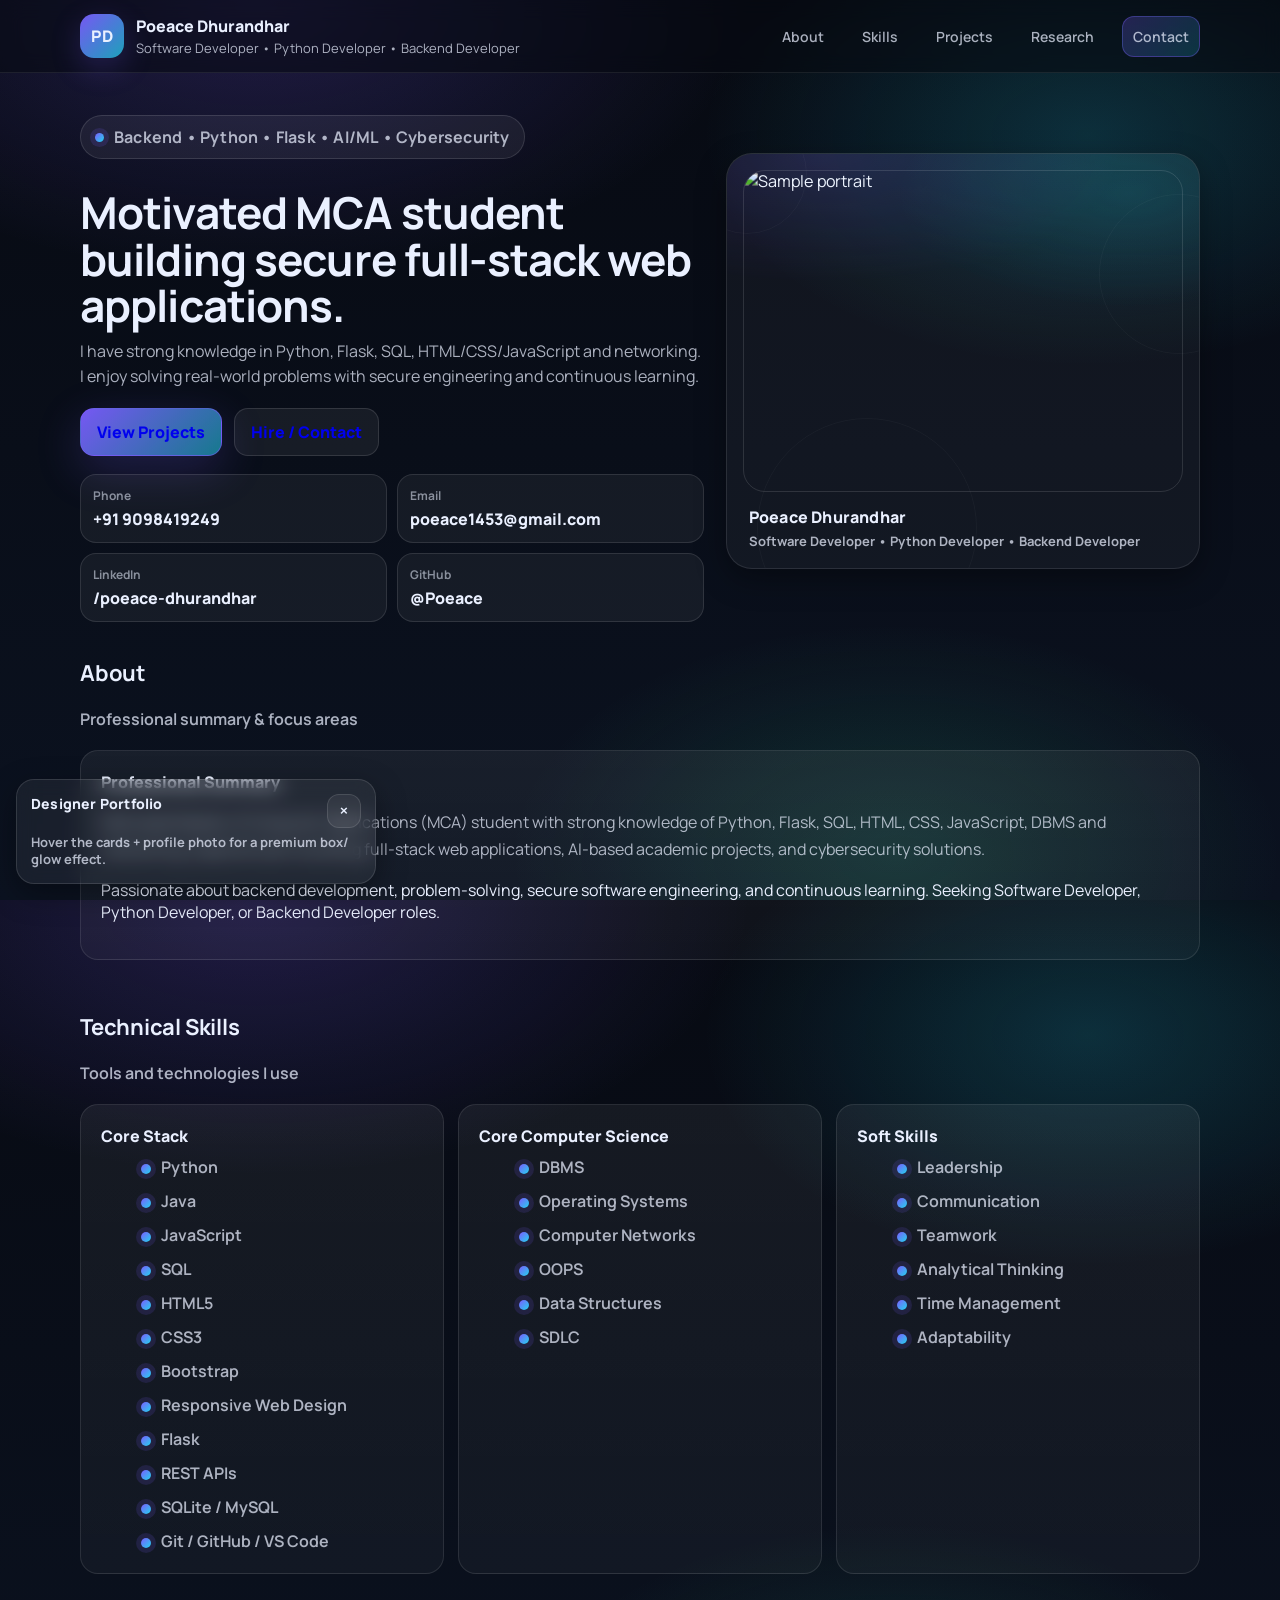
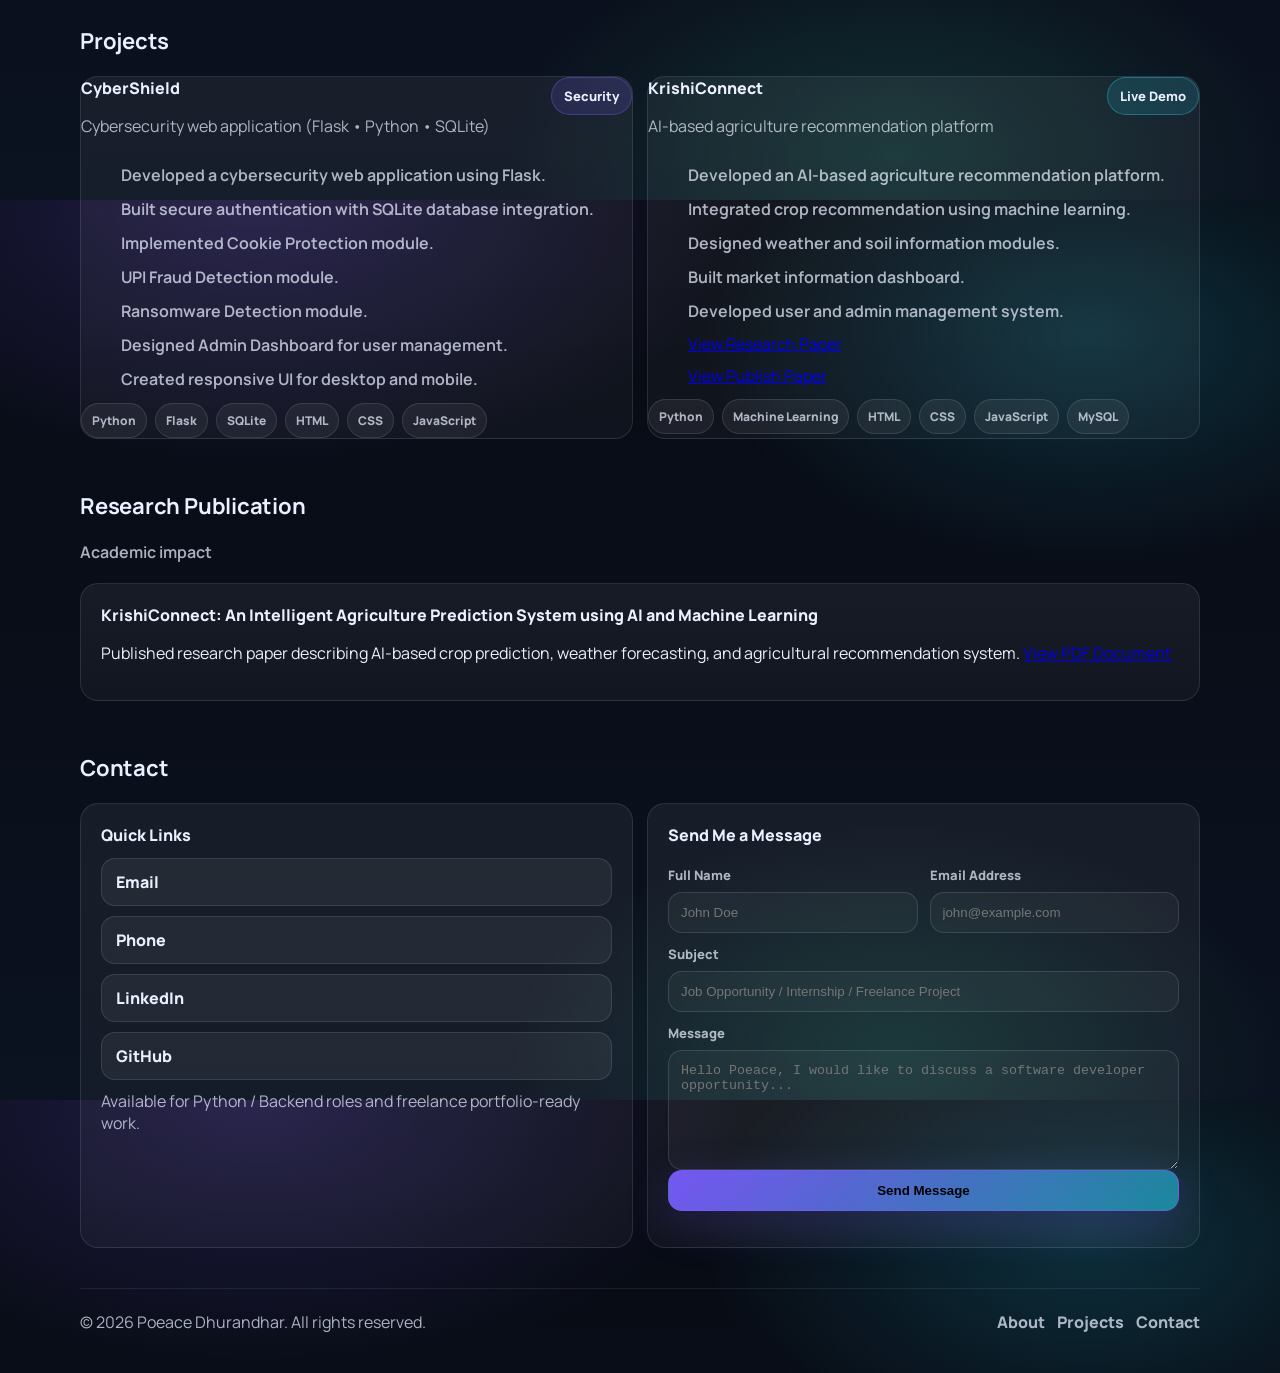
==== index.html @ 4789f694 "Move portfolio files to root" ====
<!doctype html>
<html lang="en">
<head>
  <meta charset="utf-8" />
  <meta name="viewport" content="width=device-width, initial-scale=1" />
  <title>Poeace Dhurandhar — Designer Portfolio</title>
  <link rel="preconnect" href="https://fonts.googleapis.com">
  <link rel="preconnect" href="https://fonts.gstatic.com" crossorigin>
  <link href="https://fonts.googleapis.com/css2?family=Manrope:wght@300;400;600;700;800&display=swap" rel="stylesheet">
  <link rel="stylesheet" href="styles.css" />
</head>
<body>
  <a class="skip-link" href="#main">Skip to content</a>
  <header class="topbar">
    <div class="container topbar__inner">
      <div class="brand">
        <span class="brand__mark" aria-hidden="true">PD</span>
        <div class="brand__text">
          <div class="brand__name">Poeace Dhurandhar</div>
          <div class="brand__role">Software Developer • Python Developer • Backend Developer</div>
        </div>
      </div>

      <nav class="nav" aria-label="Primary">
        <a href="#about" class="nav__link">About</a>
        <a href="#skills" class="nav__link">Skills</a>
        <a href="#projects" class="nav__link">Projects</a>
        <a href="#research" class="nav__link">Research</a>
        <a href="#contact" class="nav__link nav__link--cta">Contact</a>
      </nav>
    </div>
  </header>

  <main id="main" class="container">
    <section class="hero" aria-label="Introduction">
      <div class="hero__grid">
        <div class="hero__content">
          <p class="eyebrow">Backend • Python • Flask • AI/ML • Cybersecurity</p>
          <h1 class="hero__title">Motivated MCA student building secure full‑stack web applications.</h1>
          <p class="hero__subtitle">
            I have strong knowledge in Python, Flask, SQL, HTML/CSS/JavaScript and networking.
            I enjoy solving real-world problems with secure engineering and continuous learning.
          </p>

          <div class="hero__actions">
            <a class="btn btn--primary" href="#projects">View Projects</a>
            <a class="btn btn--ghost" href="#contact">Hire / Contact</a>
          </div>

          <div class="hero__meta" role="list">
            <div class="pill" role="listitem"><span class="pill__k">Phone</span><a class="pill__v" href="tel:+919098419249">+91 9098419249</a></div>
            <div class="pill" role="listitem"><span class="pill__k">Email</span><a class="pill__v" href="mailto:poeace1453@gmail.com">poeace1453@gmail.com</a></div>
            <div class="pill" role="listitem"><span class="pill__k">LinkedIn</span><a class="pill__v" href="https://www.linkedin.com/in/poeace-dhurandhar" target="_blank" rel="noreferrer">/poeace-dhurandhar</a></div>
            <div class="pill" role="listitem"><span class="pill__k">GitHub</span><a class="pill__v" href="https://github.com/Poeace" target="_blank" rel="noreferrer">@Poeace</a></div>
          </div>
        </div>

        <figure class="avatar-card" aria-label="Profile photo">
          <div class="avatar-card__photo" aria-hidden="true">
            <!-- Sample placeholder image (replace later with your real photo) -->
            <img
              class="avatar-img"
              src="C:\Users\Poeace\Pictures\Screenshots\WhatsApp Image 2026-07-07 at 10.15.10 PM.jpeg"
              alt="Sample portrait"
              loading="lazy"
            />
            <div class="avatar-card__glow" aria-hidden="true"></div>
          </div>

          <figcaption class="avatar-card__caption">
            <div class="avatar-card__title">Poeace Dhurandhar</div>
            <div class="avatar-card__hint">Software Developer • Python Developer • Backend Developer</div>
          </figcaption>

          <div class="avatar-card__decor" aria-hidden="true">
            <span></span><span></span><span></span>
          </div>
        </figure>
      </div>
    </section>

    <section id="about" class="section">
      <div class="section__head">
        <h2 class="section__title">About</h2>
        <p class="section__subtitle">Professional summary & focus areas</p>
      </div>

      <div class="card card--wide hover-tilt">
        <div class="card__body">
          <h3 class="card__title">Professional Summary</h3>
          <p class="lead">
            Motivated Master of Computer Applications (MCA) student with strong knowledge of Python, Flask,
            SQL, HTML, CSS, JavaScript, DBMS and networking.
            Experienced in building full-stack web applications, AI-based academic projects,
            and cybersecurity solutions.
          </p>
          <p>
            Passionate about backend development, problem-solving, secure software engineering,
            and continuous learning. Seeking Software Developer, Python Developer, or Backend Developer roles.
          </p>
        </div>
      </div>
    </section>

    <section id="skills" class="section">
      <div class="section__head">
        <h2 class="section__title">Technical Skills</h2>
        <p class="section__subtitle">Tools and technologies I use</p>
      </div>

      <div class="skills">
        <div class="card hover-tilt">
          <div class="card__body">
            <h3 class="card__title">Core Stack</h3>
            <ul class="list">
              <li><span class="dot"></span>Python</li>
              <li><span class="dot"></span>Java</li>
              <li><span class="dot"></span>JavaScript</li>
              <li><span class="dot"></span>SQL</li>
              <li><span class="dot"></span>HTML5</li>
              <li><span class="dot"></span>CSS3</li>
              <li><span class="dot"></span>Bootstrap</li>
              <li><span class="dot"></span>Responsive Web Design</li>
              <li><span class="dot"></span>Flask</li>
              <li><span class="dot"></span>REST APIs</li>
              <li><span class="dot"></span>SQLite / MySQL</li>
              <li><span class="dot"></span>Git / GitHub / VS Code</li>
            </ul>
          </div>
        </div>

        <div class="card hover-tilt">
          <div class="card__body">
            <h3 class="card__title">Core Computer Science</h3>
            <ul class="list">
              <li><span class="dot"></span>DBMS</li>
              <li><span class="dot"></span>Operating Systems</li>
              <li><span class="dot"></span>Computer Networks</li>
              <li><span class="dot"></span>OOPS</li>
              <li><span class="dot"></span>Data Structures</li>
              <li><span class="dot"></span>SDLC</li>
            </ul>
          </div>
        </div>

        <div class="card hover-tilt">
          <div class="card__body">
            <h3 class="card__title">Soft Skills</h3>
            <ul class="list">
              <li><span class="dot"></span>Leadership</li>
              <li><span class="dot"></span>Communication</li>
              <li><span class="dot"></span>Teamwork</li>
              <li><span class="dot"></span>Analytical Thinking</li>
              <li><span class="dot"></span>Time Management</li>
              <li><span class="dot"></span>Adaptability</li>
            </ul>
          </div>
        </div>
      </div>
    </section>

    <section id="projects" class="section">
      <div class="section__head">
        <h2 class="section__title">Projects</h2>
      </div>

      <div class="grid grid--2">
        <article class="card project hover-tilt">
          <div class="project__top">
            <div>
              <h3 class="card__title">  CyberShield</h3>
              <p class="muted">Cybersecurity web application (Flask • Python • SQLite)</p>
            </div>
            <span class="badge">Security</span>
          </div>

          <ul class="list list--compact">
            <li>Developed a cybersecurity web application using Flask.</li>
            <li>Built secure authentication with SQLite database integration.</li>
            <li>Implemented Cookie Protection module.</li>
            <li>UPI Fraud Detection module.</li>
            <li>Ransomware Detection module.</li>
            <li>Designed Admin Dashboard for user management.</li>
            <li>Created responsive UI for desktop and mobile.</li>
          </ul>

          <div class="project__tech">
            <span class="chip">Python</span>
            <span class="chip">Flask</span>
            <span class="chip">SQLite</span>
            <span class="chip">HTML</span>
            <span class="chip">CSS</span>
            <span class="chip">JavaScript</span>
          </div>
        </article>

        <article class="card project hover-tilt">
          <div class="project__top">
            <div>
              <h3 class="card__title">KrishiConnect</h3>
              <p class="muted">AI-based agriculture recommendation platform</p>
            </div>
            <a class="badge badge--link" href="https://krishiconnect-smart-digital-agriculture-8.onrender.com" target="_blank" rel="noreferrer">Live Demo</a>
          </div>

          <ul class="list list--compact">
            <li>Developed an AI-based agriculture recommendation platform.</li>
            <li>Integrated crop recommendation using machine learning.</li>
            <li>Designed weather and soil information modules.</li>
            <li>Built market information dashboard.</li>
            <li>Developed user and admin management system.</li>
            <a href="https://doi.org/10.56975/ijnrd.v11i3.322296">View Research Paper</a>
            <a href="C:\Users\Poeace\Desktop\Portfolio\IJNRD2603408.pdf">View Publish Paper</a>
          </ul>

          <div class="project__tech">
            <span class="chip">Python</span>
            <span class="chip">Machine Learning</span>
            <span class="chip">HTML</span>
            <span class="chip">CSS</span>
            <span class="chip">JavaScript</span>
            <span class="chip">MySQL</span>
          </div>
        </article>
      </div>
    </section>

    <section id="research" class="section">
      <div class="section__head">
        <h2 class="section__title">Research Publication</h2>
        <p class="section__subtitle">Academic impact</p>
      </div>

      <div class="card card--wide hover-tilt">
        <div class="card__body">
          <h3 class="card__title">KrishiConnect: An Intelligent Agriculture Prediction System using AI and Machine Learning</h3>
          <p>
            Published research paper describing AI-based crop prediction, weather forecasting,
            and agricultural recommendation system.
            <a href="C:\Users\Poeace\Desktop\Portfolio\IJNRD 322296_ConfirmationLetter.pdf">View PDF Document</a>

          </p>
        </div>
      </div>
    </section>

    <section id="contact" class="section section--contact">
      <div class="section__head">
        <h2 class="section__title">Contact</h2>
      </div>

      <div class="contact">
        <div class="card hover-tilt">
          <div class="card__body">
            <h3 class="card__title">Quick Links</h3>
            <div class="contact__links">
              <a class="contact__link" href="mailto:poeace1453@gmail.com">Email</a>
              <a class="contact__link" href="tel:+919098419249">Phone</a>
              <a class="contact__link" href="https://www.linkedin.com/in/poeace-dhurandhar" target="_blank" rel="noreferrer">LinkedIn</a>
              <a class="contact__link" href="https://github.com/Poeace" target="_blank" rel="noreferrer">GitHub</a>
            </div>
            <p class="muted mt">Available for Python / Backend roles and freelance portfolio-ready work.</p>
          </div>
        </div>

        <form
    class="card form hover-tilt"
    action="https://api.web3forms.com/submit"
    method="POST">

    <!-- Web3Forms Access Key -->
    <input
        type="hidden"
        name="access_key"
        value="6aa4f364-16d2-458b-84b0-aa274bfb68d3">

    <!-- Email Subject -->
    <input
        type="hidden"
        name="subject"
        value="New Portfolio Contact Message">

    <!-- Prevent Spam -->
    <input
        type="checkbox"
        name="botcheck"
        class="hidden"
        style="display:none;">

    <div class="card__body">

        <h3 class="card__title">
            Send Me a Message
        </h3>

        <div class="form__grid">

            <label class="field">
                <span class="field__label">
                    Full Name
                </span>

                <input
                    class="field__input"
                    type="text"
                    name="name"
                    placeholder="John Doe"
                    required>
            </label>

            <label class="field">
                <span class="field__label">
                    Email Address
                </span>

                <input
                    class="field__input"
                    type="email"
                    name="email"
                    placeholder="john@example.com"
                    required>
            </label>

        </div>

        <label class="field">
            <span class="field__label">
                Subject
            </span>

            <input
                class="field__input"
                type="text"
                name="topic"
                placeholder="Job Opportunity / Internship / Freelance Project"
                required>
        </label>

        <label class="field">
            <span class="field__label">
                Message
            </span>

            <textarea
                class="field__input field__textarea"
                name="message"
                rows="6"
                placeholder="Hello Poeace, I would like to discuss a software developer opportunity..."
                required></textarea>
        </label>

        <button
            class="btn btn--primary btn--full"
            type="submit">

            Send Message

        </button>

        <p
            id="result"
            style="margin-top:15px; font-weight:600;">
        </p>

    </div>

</form>

<script>
const form = document.querySelector("form");
const result = document.getElementById("result");

form.addEventListener("submit", async function (e) {

    e.preventDefault();

    result.innerHTML = "Sending message...";

    const formData = new FormData(form);

    const response = await fetch(
        "https://api.web3forms.com/submit",
        {
            method: "POST",
            body: formData
        }
    );

    const data = await response.json();

    if (data.success) {

        result.style.color = "#00c853";
        result.innerHTML = "✅ Message sent successfully!";

        form.reset();

    } else {

        result.style.color = "#ff1744";
        result.innerHTML = "❌ Failed to send message.";

    }

});
</script>

          <!-- <div class="card__body">
           <h3 class="card__title">Send a message</h3>
            <div class="form__grid">
              <label class="field">
                <span class="field__label">Your name</span>
                <input class="field__input" type="text" name="name" placeholder="John Doe" autocomplete="name" required />
              </label>
              <label class="field">
                <span class="field__label">Email</span>
                <input class="field__input" type="email" name="email" placeholder="john@example.com" autocomplete="email" required />
              </label>
            </div> -->

            <!-- <label class="field">
              <span class="field__label">Message</span>
              <textarea class="field__input field__textarea" name="message" rows="5" placeholder="Tell me about your project..." required></textarea>
            </label>

            <button class="btn btn--primary btn--full" type="submit">Submit</button> -->
          </div>
        </form>
      </div>
    </section>

    <footer class="footer">
      <div class="footer__inner">
        <div class="muted">© <span id="year"></span> Poeace Dhurandhar. All rights reserved.</div>
        <div class="footer__links">
          <a href="#about">About</a>
          <a href="#projects">Projects</a>
          <a href="#contact">Contact</a>
        </div>
      </div>
    </footer>
  </main>

  <div class="message-bar" id="designerToast" role="status" aria-live="polite">
    <div class="message-bar__top">
      <p class="message-bar__title">Designer Portfolio</p>
      <button class="message-bar__close" id="toastClose" type="button" aria-label="Close message">×</button>
    </div>
    <p class="message-bar__text">Hover the cards + profile photo for a premium box/ glow effect.</p>
  </div>

  <script>
    document.getElementById('year').textContent = new Date().getFullYear();

    const toast = document.getElementById('designerToast');
    const close = document.getElementById('toastClose');

    // show once per load (front-end only)
    window.addEventListener('load', () => {
      toast.classList.add('is-show');
      setTimeout(() => toast.classList.remove('is-show'), 4200);
    });

    close.addEventListener('click', () => toast.classList.remove('is-show'));
  </script>
</body>
</html>
---- styles.css ----
/* Designer Portfolio — HTML + CSS only */

:root{
  --focus: rgba(124,92,255,.55);
  --focusRing: 0 0 0 4px rgba(124,92,255,.18);

  --bg0:#070A12;
  --bg1:#0B1220;
  --card: rgba(255,255,255,.06);
  --card2: rgba(255,255,255,.08);
  --text:#EAF0FF;
  --muted: rgba(234,240,255,.72);
  --muted2: rgba(234,240,255,.55);
  --line: rgba(255,255,255,.12);

  --brand:#7C5CFF;
  --brand2:#22D3EE;
  --brand3:#34D399;

  --shadow: 0 16px 50px rgba(0,0,0,.45);
  --shadow2: 0 10px 30px rgba(0,0,0,.35);

  --radius: 18px;
  --radius2: 26px;

  --container: 1120px;
}

*{ box-sizing:border-box; }
html,body{ height:100%; }
body{
  margin:0;
  font-family: Manrope, system-ui, -apple-system, Segoe UI, Roboto, Arial, sans-serif;
  color: var(--text);
  background:
    radial-gradient(900px 500px at 20% 0%, rgba(124,92,255,.22), transparent 55%),
    radial-gradient(700px 420px at 85% 15%, rgba(34,211,238,.18), transparent 55%),
    radial-gradient(700px 420px at 70% 95%, rgba(52,211,153,.16), transparent 55%),
    linear-gradient(180deg, var(--bg0), var(--bg1));
  overflow-x:hidden;
}

img{ max-width:100%; display:block; }

.container{
  width: min(var(--container), calc(100% - 40px));
  margin: 0 auto;
}

.skip-link{
  position:absolute;
  left:-999px;
  top:8px;
  background:#fff;
  color:#000;
  padding:10px 14px;
  border-radius:12px;
  z-index:9999;
}
.skip-link:focus{ left: 12px; }

/* Top bar */
.topbar{
  position: sticky;
  top: 0;
  z-index: 100;
  backdrop-filter: blur(10px);
  background: rgba(7,10,18,.55);
  border-bottom: 1px solid rgba(255,255,255,.08);
}
.topbar__inner{
  display:flex;
  align-items:center;
  justify-content:space-between;
  gap: 18px;
  padding: 14px 0;
}

.brand{ display:flex; align-items:center; gap: 12px; min-width: 240px; }
.brand__mark{
  width: 44px;
  height: 44px;
  display:grid;
  place-items:center;
  border-radius: 14px;
  background: linear-gradient(135deg, rgba(124,92,255,.95), rgba(34,211,238,.75));
  box-shadow: 0 10px 30px rgba(124,92,255,.22);
  font-weight: 800;
  letter-spacing: .5px;
}
.brand__name{ font-weight: 800; }
.brand__role{ font-size: 13px; color: var(--muted); margin-top: 2px; }

.nav{ display:flex; align-items:center; gap: 18px; }
.nav__link{
  color: var(--muted);
  text-decoration:none;
  font-weight: 600;
  font-size: 14px;
  padding: 10px 10px;
  border-radius: 12px;
  transition: background .2s ease, color .2s ease, transform .2s ease;
}
.nav__link:hover{ background: rgba(255,255,255,.08); color: var(--text); transform: translateY(-1px); }
.nav__link--cta{
  background: linear-gradient(135deg, rgba(124,92,255,.25), rgba(34,211,238,.18));
  border: 1px solid rgba(124,92,255,.35);
}

/* Hero */
.hero{ padding: 26px 0 10px; }
.hero__grid{
  display:grid;
  grid-template-columns: 1.25fr .95fr;
  gap: 22px;
  align-items: center;
}
.eyebrow{
  display:inline-flex;
  align-items:center;
  gap: 10px;
  padding: 10px 14px;
  border-radius: 999px;
  background: rgba(255,255,255,.06);
  border: 1px solid rgba(255,255,255,.12);
  color: var(--muted);
  font-weight: 700;
  letter-spacing:.2px;
}
.eyebrow::before{
  content:"";
  width: 9px; height: 9px;
  border-radius: 999px;
  background: linear-gradient(135deg, var(--brand), var(--brand2));
  box-shadow: 0 0 0 5px rgba(124,92,255,.15);
}

.hero__title{
  margin: 14px 0 10px;
  font-size: clamp(28px, 4vw, 44px);
  line-height: 1.06;
  letter-spacing: -0.02em;
}
.hero__subtitle{
  color: var(--muted);
  font-size: 16px;
  line-height: 1.6;
  margin: 0 0 18px;
}

.hero__actions{ display:flex; gap: 12px; flex-wrap: wrap; margin-bottom: 18px; }
.btn{
  display:inline-flex;
  align-items:center;
  justify-content:center;
  gap: 10px;
  padding: 12px 16px;
  border-radius: 14px;
  text-decoration:none;
  font-weight: 800;
  border: 1px solid rgba(255,255,255,.12);
  transition: transform .18s ease, box-shadow .18s ease, background .18s ease, border-color .18s ease;
}
.btn--primary{
  background: linear-gradient(135deg, rgba(124,92,255,.95), rgba(34,211,238,.55));
  border-color: rgba(124,92,255,.5);
  box-shadow: 0 14px 45px rgba(124,92,255,.22);
}
.btn--ghost{ background: rgba(255,255,255,.06); }
.btn--full{ width:100%; }
.btn:hover{ transform: translateY(-2px); box-shadow: var(--shadow2); border-color: rgba(255,255,255,.22); }

.hero__meta{
  display:grid;
  grid-template-columns: repeat(2, minmax(0,1fr));
  gap: 10px;
}
.pill{
  background: rgba(255,255,255,.05);
  border: 1px solid rgba(255,255,255,.11);
  border-radius: 16px;
  padding: 12px 12px;
  overflow:hidden;
  position:relative;
}
.pill::after{
  content:"";
  position:absolute;
  inset:-2px;
  background: radial-gradient(250px 90px at 20% 20%, rgba(124,92,255,.18), transparent 55%);
  opacity:0;
  transition: opacity .2s ease;
}
.pill:hover::after{ opacity:1; }
.pill__k{ display:block; color: var(--muted2); font-size: 12px; font-weight: 700; margin-bottom: 4px; position:relative; z-index:1; }
.pill__v{ color: var(--text); text-decoration:none; font-weight: 800; position:relative; z-index:1; }
.pill__v:hover{ text-decoration: underline; }

/* Avatar card */
.avatar-card{
  margin:0;
  background: rgba(255,255,255,.04);
  border: 1px solid rgba(255,255,255,.10);
  border-radius: var(--radius2);
  box-shadow: var(--shadow2);
  position: relative;
  overflow:hidden;
  padding: 16px;
}
.avatar-card::before{
  content:"";
  position:absolute;
  inset:-2px;
  background: radial-gradient(500px 220px at 20% 0%, rgba(124,92,255,.22), transparent 60%),
              radial-gradient(420px 210px at 85% 10%, rgba(34,211,238,.18), transparent 55%);
  opacity:.75;
  pointer-events:none;
}
.avatar-card__photo{
  position:relative;
  border-radius: 22px;
  overflow:hidden;
  border: 1px solid rgba(255,255,255,.12);
}
.avatar-img{
  width: 100%;
  height: 320px;
  object-fit: cover;
  transform: scale(1.01);
  filter: saturate(1.08) contrast(1.04);
  transition: transform .35s ease, filter .35s ease;
}
.avatar-card:hover .avatar-img{
  transform: scale(1.08) rotate(-.2deg);
  filter: saturate(1.15) contrast(1.07);
}
.avatar-card__glow{
  position:absolute;
  inset:-80px;
  background: radial-gradient(220px 140px at 30% 25%, rgba(124,92,255,.35), transparent 55%),
              radial-gradient(210px 150px at 70% 35%, rgba(34,211,238,.25), transparent 55%);
  opacity:.0;
  transition: opacity .25s ease;
  pointer-events:none;
}
.avatar-card:hover .avatar-card__glow{ opacity:1; }
.avatar-card__caption{ padding: 14px 6px 2px; position:relative; }
.avatar-card__title{ font-weight: 900; letter-spacing:.2px; }
.avatar-card__hint{ color: var(--muted); font-weight: 700; font-size: 13px; margin-top: 4px; }

.avatar-card__decor{ position:absolute; inset:0; pointer-events:none; }
.avatar-card__decor span{
  position:absolute;
  width: 120px; height: 120px;
  border-radius: 999px;
  border: 1px solid rgba(255,255,255,.10);
  opacity:.35;
  transform: translateZ(0);
}
.avatar-card__decor span:nth-child(1){ left:-40px; top:-40px; }
.avatar-card__decor span:nth-child(2){ right:-60px; top: 40px; width: 160px; height: 160px; }
.avatar-card__decor span:nth-child(3){ left: 30px; bottom:-70px; width: 220px; height: 220px; }

/* Sections */
.section{ padding: 26px 0; }
.section__head{ margin-bottom: 20px; }
.section__title{ margin:0; font-size: 22px; letter-spacing: -.01em; }
.section__subtitle{ margin: 20px 0 0; color: var(--muted); font-weight: 650; }

.card{
  background: linear-gradient(180deg, rgba(255,255,255,.06), rgba(255,255,255,.035));
  border: 1px solid rgba(255,255,255,.10);
  border-radius: var(--radius);
  box-shadow: 0 0 0 rgba(0,0,0,0);
}
.card__body{ padding: 20px; }
.card__title{ margin:0 0 8px; font-size: 16px; font-weight: 900; }
.lead{ color: var(--muted); line-height: 1.7; }
.muted{ color: var(--muted); }
.mt{ margin-top: 10px; }
.small{ font-size: 12px; }

.card--wide .card__body{ padding: 20px; }

/* Hover tilt (CSS-only) */
.hover-tilt{
  transform: translateY(0);
  transition: transform .22s ease, border-color .22s ease, box-shadow .22s ease;
  will-change: transform;
}
.hover-tilt:hover{
  transform: translateY(-10px) scale(1.02);
  border-color: rgba(255,255,255,.26);

  /* premium glow stack */
  box-shadow:
    0 30px 80px rgba(0,0,0,.48),
    0 0 0 1px rgba(124,92,255,.35),
    0 0 18px rgba(124,92,255,.35),
    0 0 42px rgba(124,92,255,.30),
    0 0 70px rgba(34,211,238,.18),
    0 0 110px rgba(124,92,255,.14);
}




/* Lists */
.list{ list-style:none; margin:0; display:grid; gap: 10px; }
.list--compact{ gap: 10px; margin-top: 10px; }
.list li{ color: var(--muted); font-weight: 650; line-height: 1.5; }
.dot{
  display:inline-block;
  width: 10px; height: 10px;
  border-radius: 999px;
  background: linear-gradient(135deg, rgba(124,92,255,1), rgba(34,211,238,1));
  box-shadow: 0 0 0 5px rgba(124,92,255,.14);
  margin-right: 10px;
  position: relative;
  top: 1px;
}

/* Skills grid */
.skills{ display:grid; grid-template-columns: repeat(3, minmax(0,1fr)); gap: 14px; }

.grid{ display:grid; gap: 14px; }
.grid--2{ grid-template-columns: repeat(2, minmax(0,1fr)); }

.project__top{ display:flex; align-items:flex-start; justify-content:space-between; gap: 12px; }
.badge{
  display:inline-flex;
  align-items:center;
  justify-content:center;
  padding: 9px 12px;
  border-radius: 999px;
  background: rgba(124,92,255,.16);
  border: 1px solid rgba(124,92,255,.35);
  color: var(--text);
  font-weight: 900;
  font-size: 13px;
  white-space: nowrap;
}
.badge--link{ background: rgba(34,211,238,.14); border-color: rgba(34,211,238,.35); text-decoration:none; }

.project__tech{ margin-top: 12px; display:flex; flex-wrap:wrap; gap: 8px; }
.chip{
  padding: 8px 10px;
  border-radius: 999px;
  background: rgba(255,255,255,.06);
  border: 1px solid rgba(255,255,255,.11);
  color: var(--muted);
  font-weight: 800;
  font-size: 12px;
}

/* Contact */
.section--contact{ padding-bottom: 40px; }
.contact{ display:grid; grid-template-columns: 1fr 1fr; gap: 14px; }
.contact__links{ display:grid; gap: 10px; margin-top: 12px; }
.contact__link{
  text-decoration:none;
  font-weight: 950;
  color: var(--text);
  padding: 12px 14px;
  border-radius: 14px;
  background: rgba(255,255,255,.06);
  border: 1px solid rgba(255,255,255,.11);
  transition: transform .18s ease, border-color .18s ease, background .18s ease;
}
.contact__link:hover{ transform: translateY(-2px); border-color: rgba(255,255,255,.2); background: rgba(255,255,255,.075); }

.form__grid{ display:grid; grid-template-columns: 1fr 1fr; gap: 12px; }
.field{ display:grid; gap: 8px; margin-top: 12px; }
.field__label{ color: var(--muted); font-weight: 800; font-size: 13px; }
.field__input{
  width: 100%;
  padding: 12px 12px;
  border-radius: 14px;
  border: 1px solid rgba(255,255,255,.12);
  background: rgba(255,255,255,.04);
  color: var(--text);
  outline: none;
  transition: border-color .18s ease, box-shadow .18s ease, transform .18s ease;
}
.field__textarea{ resize: vertical; min-height: 120px; }
.field__input:focus{
  border-color: rgba(124,92,255,.55);
  box-shadow: 0 0 0 4px rgba(124,92,255,.18);
}

/* Footer */
.footer{ padding: 22px 0 40px; border-top: 1px solid rgba(255,255,255,.08); }
.footer__inner{ display:flex; align-items:center; justify-content:space-between; gap: 12px; flex-wrap: wrap; }
.footer__links{ display:flex; gap: 12px; }
.footer__links a{ color: var(--muted); text-decoration:none; font-weight: 800; }
.footer__links a:hover{ color: var(--text); text-decoration: underline; }

/* Responsive */
@media (max-width: 980px){
  .hero__grid{ grid-template-columns: 1fr; }
  .hero__meta{ grid-template-columns: 1fr; }
  .skills{ grid-template-columns: 1fr; }
  .grid--2{ grid-template-columns: 1fr; }
  .contact{ grid-template-columns: 1fr; }
  .form__grid{ grid-template-columns: 1fr; }
  .nav{ display:none; }
  .topbar__inner{ justify-content:center; }
}

@media (prefers-reduced-motion: reduce){
  *{ transition: none !important; scroll-behavior: auto !important; }
}

/* Designer message toast */
.message-bar{
  position: fixed;
  left: 16px;
  bottom: 16px;
  z-index: 9999;
  background: rgba(255,255,255,.06);
  border: 1px solid rgba(255,255,255,.12);
  border-radius: 18px;
  box-shadow: var(--shadow2);
  padding: 14px 14px;
  max-width: 360px;
  backdrop-filter: blur(10px);
  transform: translateY(16px);
  opacity: 0;
  pointer-events: none;
  transition: opacity .25s ease, transform .25s ease;
}
.message-bar.is-show{
  opacity: 1;
  transform: translateY(0);
  pointer-events: auto;
}
.message-bar__top{
  display:flex;
  align-items:flex-start;
  justify-content:space-between;
  gap: 12px;
}
.message-bar__title{
  font-weight: 950;
  letter-spacing: .2px;
  margin:0;
  font-size: 14px;
}
.message-bar__text{
  margin: 6px 0 0;
  color: var(--muted);
  font-weight: 700;
  line-height: 1.35;
  font-size: 13px;
}
.message-bar__close{
  border: 1px solid rgba(255,255,255,.12);
  background: rgba(255,255,255,.06);
  color: var(--text);
  border-radius: 12px;
  width: 34px;
  height: 34px;
  cursor: pointer;
  font-weight: 900;
  transition: transform .18s ease, border-color .18s ease, background .18s ease;
}
.message-bar__close:hover{
  transform: translateY(-2px) rotate(-2deg);
  border-color: rgba(255,255,255,.22);
  background: rgba(255,255,255,.085);
}

/* Focus styles for accessibility */
.nav__link:focus-visible,
.btn:focus-visible,
.contact__link:focus-visible,
.field__input:focus-visible,
.field__textarea:focus-visible,
.message-bar__close:focus-visible{
  outline: none;
  box-shadow: var(--focusRing);
  border-color: rgba(124,92,255,.6);
}
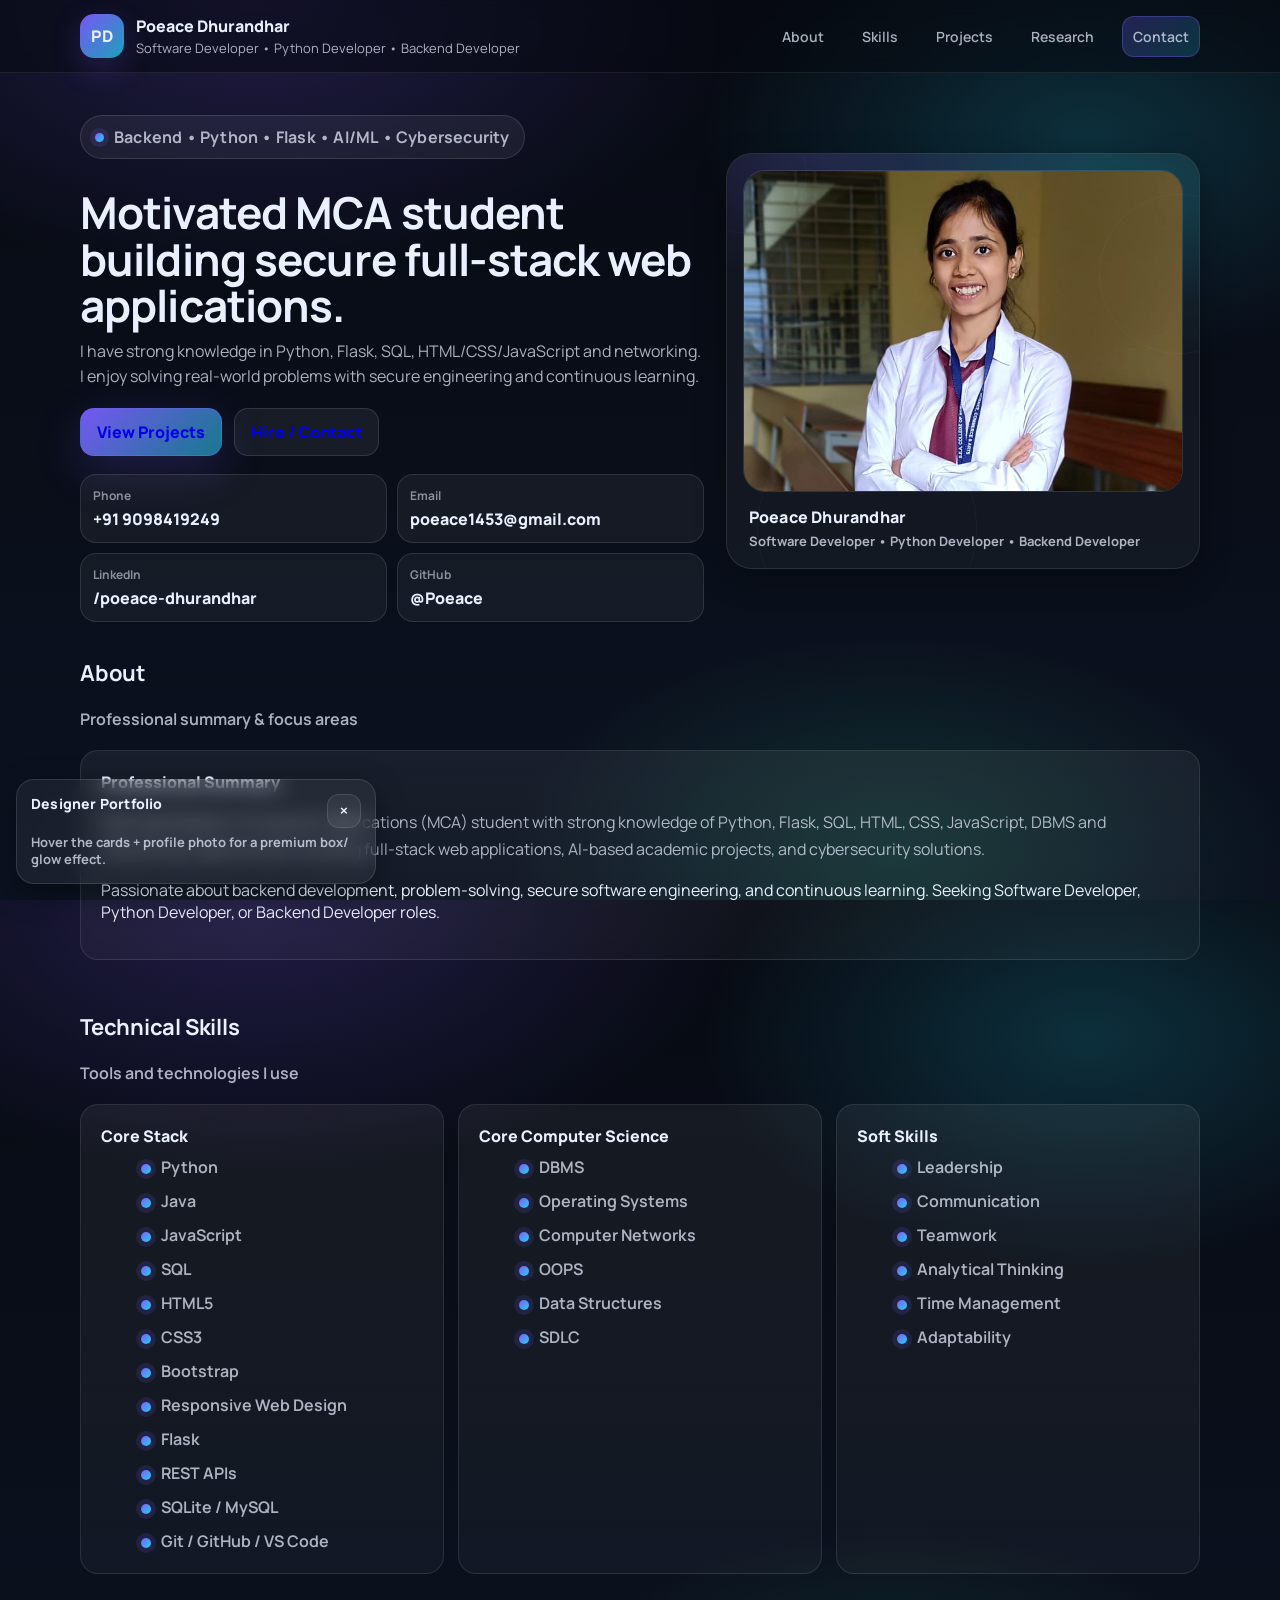
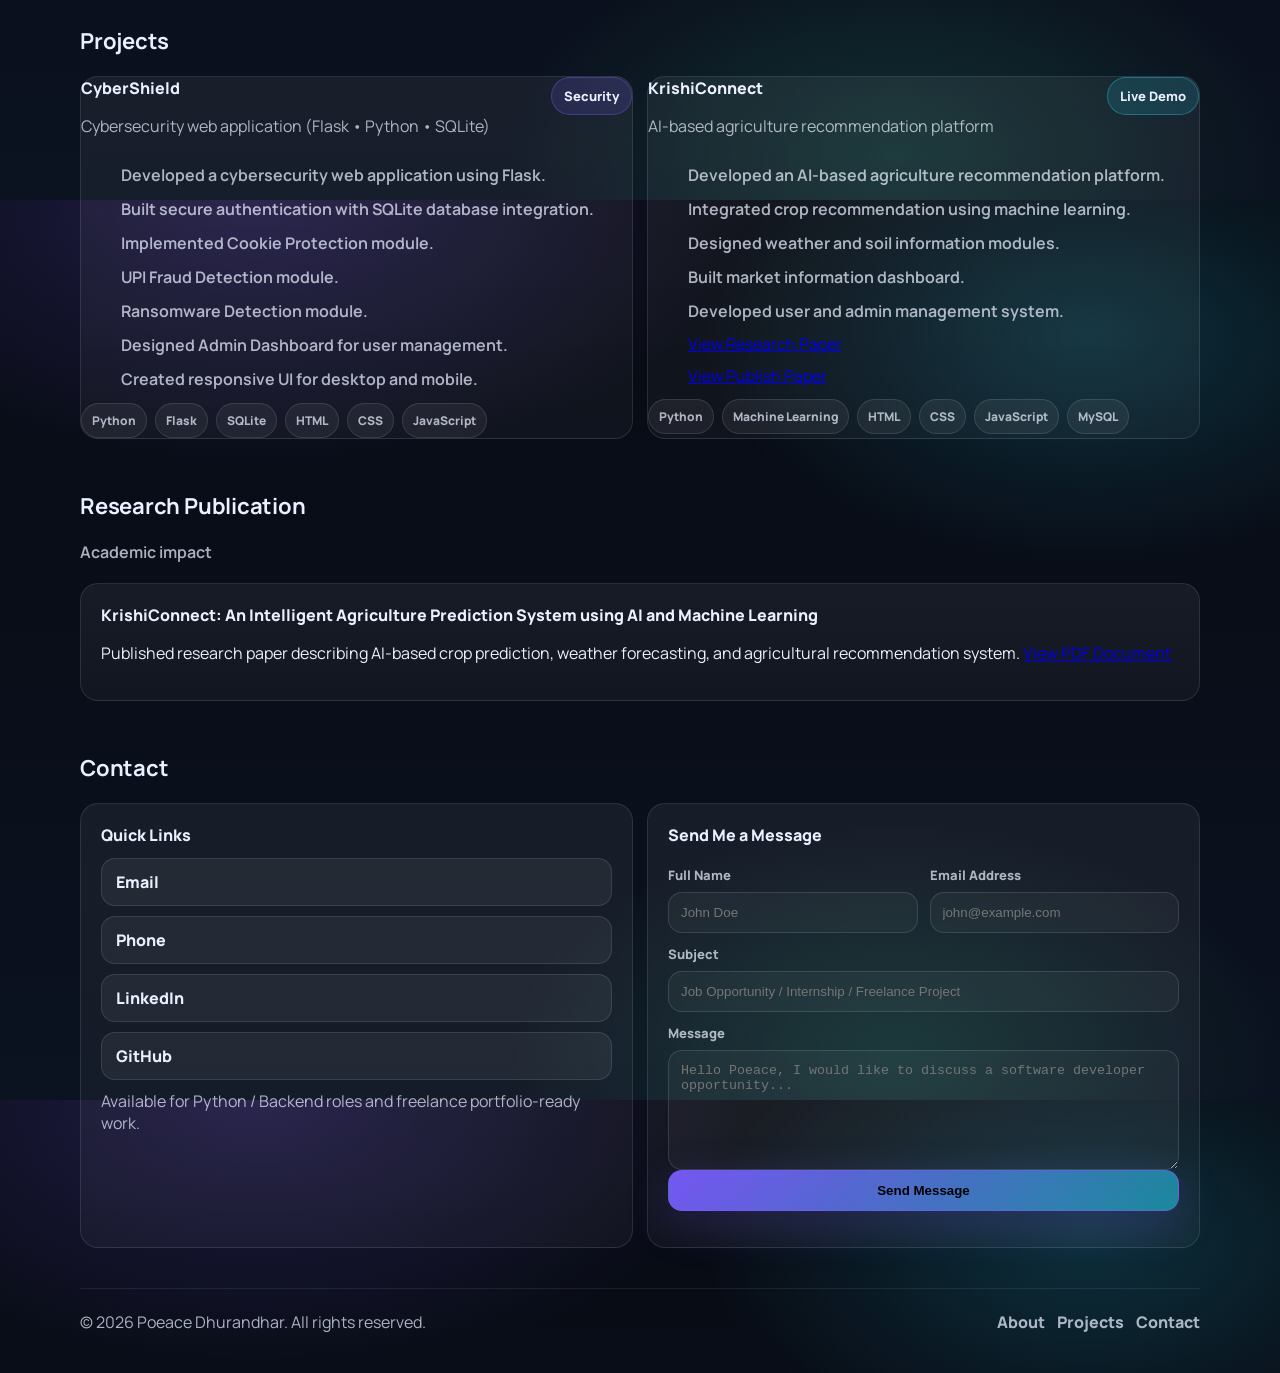
==== commit 5ef58550: "Fix image and PDF paths" ====
--- a/index.html
+++ b/index.html
@@ -60,7 +60,7 @@
             <!-- Sample placeholder image (replace later with your real photo) -->
             <img
               class="avatar-img"
-              src="C:\Users\Poeace\Pictures\Screenshots\WhatsApp Image 2026-07-07 at 10.15.10 PM.jpeg"
+              src="image/profile.jpeg"
               alt="Sample portrait"
               loading="lazy"
             />
@@ -210,7 +210,7 @@
             <li>Built market information dashboard.</li>
             <li>Developed user and admin management system.</li>
             <a href="https://doi.org/10.56975/ijnrd.v11i3.322296">View Research Paper</a>
-            <a href="C:\Users\Poeace\Desktop\Portfolio\IJNRD2603408.pdf">View Publish Paper</a>
+            <a href="assets/IJNRD2603408.pdf">View Publish Paper</a>
           </ul>
 
           <div class="project__tech">
@@ -237,7 +237,7 @@
           <p>
             Published research paper describing AI-based crop prediction, weather forecasting,
             and agricultural recommendation system.
-            <a href="C:\Users\Poeace\Desktop\Portfolio\IJNRD 322296_ConfirmationLetter.pdf">View PDF Document</a>
+            <a href="assets/IJNRD 322296_ConfirmationLetter.pdf">View PDF Document</a>
 
           </p>
         </div>
